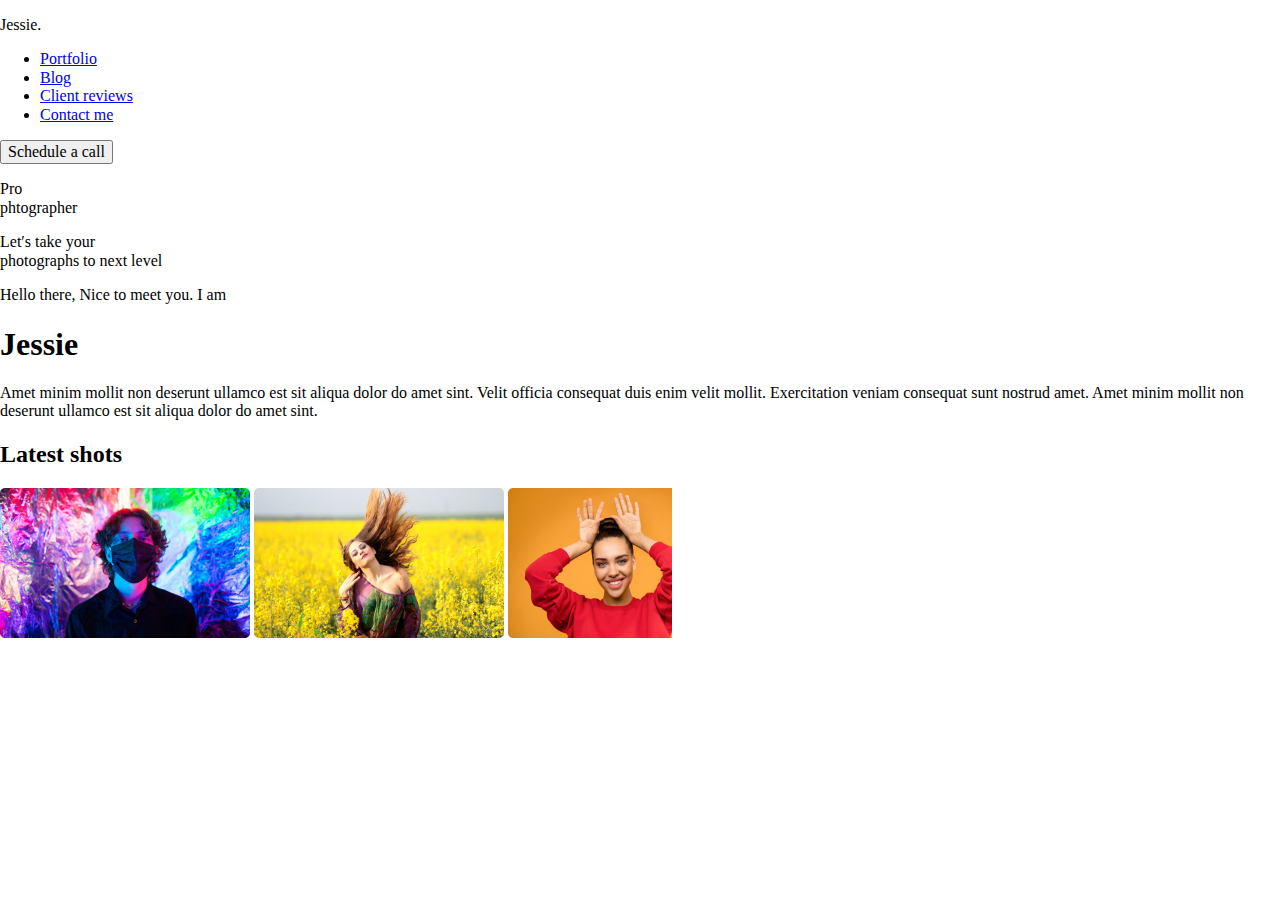
==== Photo/index.html @ aa36ae76 "add new project" ====
<!DOCTYPE html>
<html lang="en">
<head>
    <meta charset="UTF-8">
    <meta name="viewport" content="width=device-width, initial-scale=1.0">
    <link rel="shortcut icon" href="./assets/img/favicon.ico" type="image/x-icon">
    <link rel="stylesheet" href="./style/normalize.css">
    <link rel="stylesheet" href="./style/style.css">
    <link rel="preconnect" href="https://fonts.googleapis.com">
    <link rel="preconnect" href="https://fonts.gstatic.com" crossorigin>
    <link href="https://fonts.googleapis.com/css2?family=Josefin+Sans&family=Montserrat&family=Poppins&display=swap" rel="stylesheet">
    <title>Jessie.</title>
</head>
<body>
    <header>
        <p class="logo">Jessie.</p>
        <nav>
            <ul>
                <li><a href="index.html">Portfolio</a></li>
                <li><a href="#">Blog</a></li>
                <li><a href="#">Client reviews</a></li>
                <li><a href="#">Contact me</a></li>
            </ul>
        </nav>
        <button>Schedule a call</button>
    </header>
    <main>
        <section>
            <p>Pro <br>phtographer</p>
            <p>Let&prime;s take your <br>photographs to next level</p>
        </section>
        <section>
            <p>Hello there, Nice to meet you. I am</p>
            <h1>Jessie</h1>
            <p>Amet minim mollit non deserunt ullamco est sit aliqua dolor do amet sint. Velit officia consequat duis enim velit mollit. Exercitation veniam consequat sunt nostrud amet. Amet minim mollit non deserunt ullamco est sit aliqua dolor do amet sint.</p>
        </section>
        <section>
            <h2>Latest shots</h2>
            <div class=".img">
                <img src="./assets/img/photo1.png" alt="photo">
                <img src="./assets/img/photo2.png" alt="photo">
                <img src="./assets/img/photo3.png" alt="photo">
            </div>
            <div>
                <img src="./assets/img/white-arrow.svg" alt="arrow">
                <img src="./assets/img/grew-arrow.svg" alt="arrow">
            </div>
        </section>

    </main>
</body>
</html>
---- Photo/style/style.css ----
@import url("https://fonts.googleapis.com/css2?family=Josefin+Sans&family=Montserrat&family=Poppins&display=swap");/*# sourceMappingURL=style.css.map */
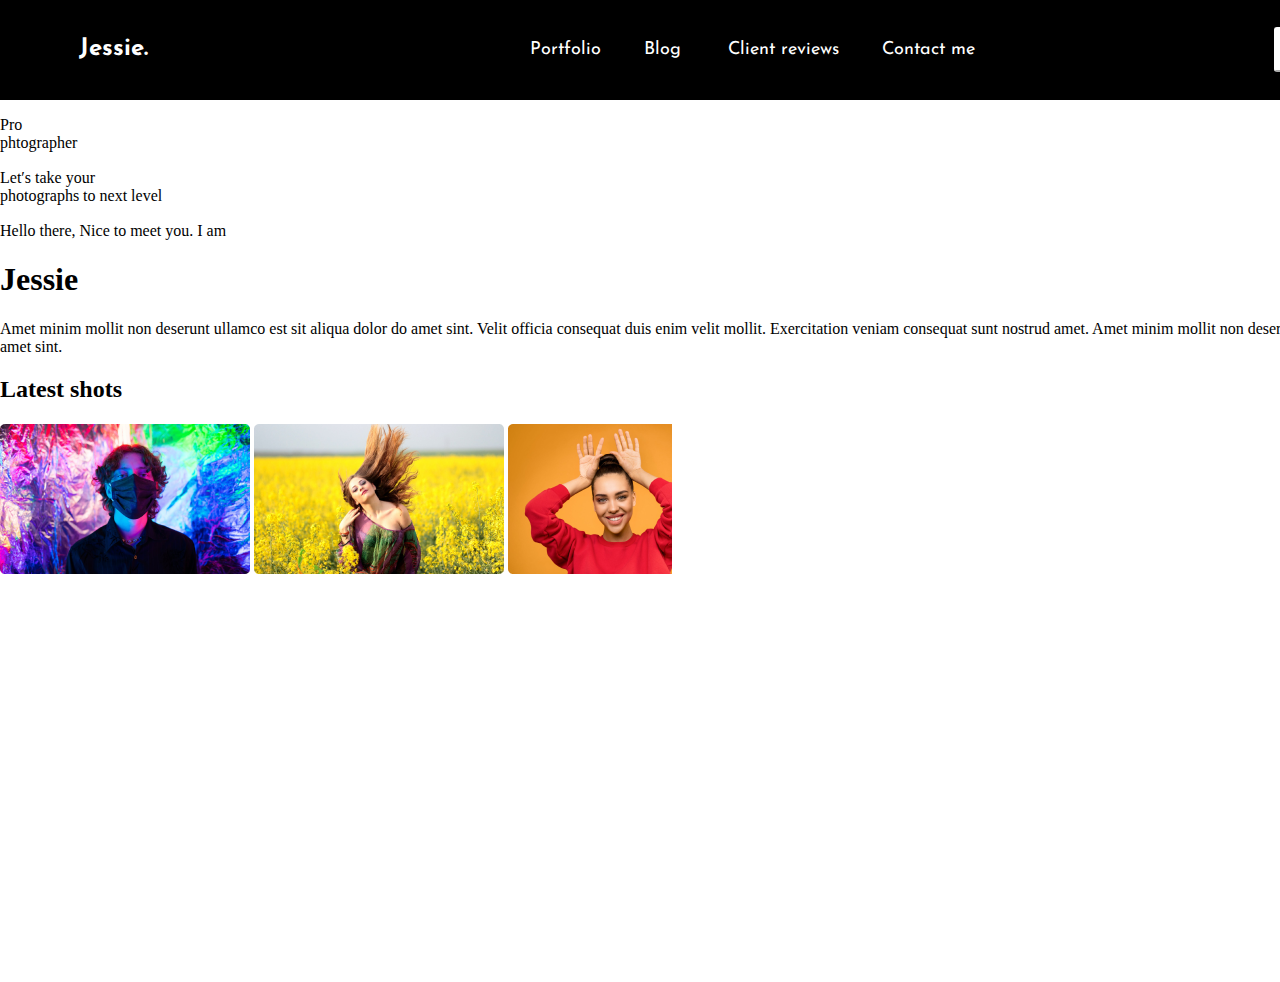
==== commit a35bb301: "feat: add design header" ====
--- a/Photo/index.html
+++ b/Photo/index.html
@@ -8,7 +8,7 @@
     <link rel="stylesheet" href="./style/style.css">
     <link rel="preconnect" href="https://fonts.googleapis.com">
     <link rel="preconnect" href="https://fonts.gstatic.com" crossorigin>
-    <link href="https://fonts.googleapis.com/css2?family=Josefin+Sans&family=Montserrat&family=Poppins&display=swap" rel="stylesheet">
+    <link href="https://fonts.googleapis.com/css2?family=Josefin+Sans:wght@700&family=Montserrat:wght@800&family=Poppins&display=swap" rel="stylesheet">
     <title>Jessie.</title>
 </head>
 <body>
@@ -22,7 +22,9 @@
                 <li><a href="#">Contact me</a></li>
             </ul>
         </nav>
-        <button>Schedule a call</button>
+        <div class="button">
+            <button>Schedule a call</button>
+        </div>
     </header>
     <main>
         <section>
--- a/Photo/style/style.css
+++ b/Photo/style/style.css
@@ -1 +1,63 @@
-@import url("https://fonts.googleapis.com/css2?family=Josefin+Sans&family=Montserrat&family=Poppins&display=swap");/*# sourceMappingURL=style.css.map */+@import url("https://fonts.googleapis.com/css2?family=Josefin+Sans:wght@700&family=Montserrat:wght@800&family=Poppins&display=swap");
+body {
+  height: 982px;
+  width: 1512px;
+  display: grid;
+  grid-template: 10.18% 89.82%/100%;
+}
+body header {
+  display: grid;
+  grid-template: 100%/15% 1fr 21%;
+  background-color: black;
+}
+body header .logo {
+  font-family: "Josefin Sans", sans-serif;
+  color: white;
+  font-size: 24px;
+  font-weight: bold;
+  display: flex;
+  justify-content: center;
+  align-items: center;
+}
+body header .button {
+  display: flex;
+  justify-content: center;
+  align-items: center;
+}
+body header .button button {
+  color: black;
+  font-family: "Josefin Sans", sans-serif;
+  background-color: white;
+  font-size: 18px;
+  border-radius: 3px;
+  border-color: white;
+  min-height: 45%;
+  min-width: 50%;
+}
+body header nav {
+  display: grid;
+  justify-content: center;
+  align-items: center;
+  grid-template: 100%/30% 50% 1fr;
+}
+body header nav ul {
+  display: grid;
+  grid-template: 100%/20% 20% 30% 30%;
+  margin: 0;
+  padding: 0;
+  width: 100%;
+  height: 100%;
+  grid-area: 1/2/2/3;
+  align-items: center;
+}
+body header nav ul li {
+  list-style: none;
+  display: flex;
+  justify-content: center;
+}
+body header nav ul li a {
+  text-decoration: none;
+  font-family: "Josefin Sans", sans-serif;
+  font-size: 18px;
+  color: white;
+}/*# sourceMappingURL=style.css.map */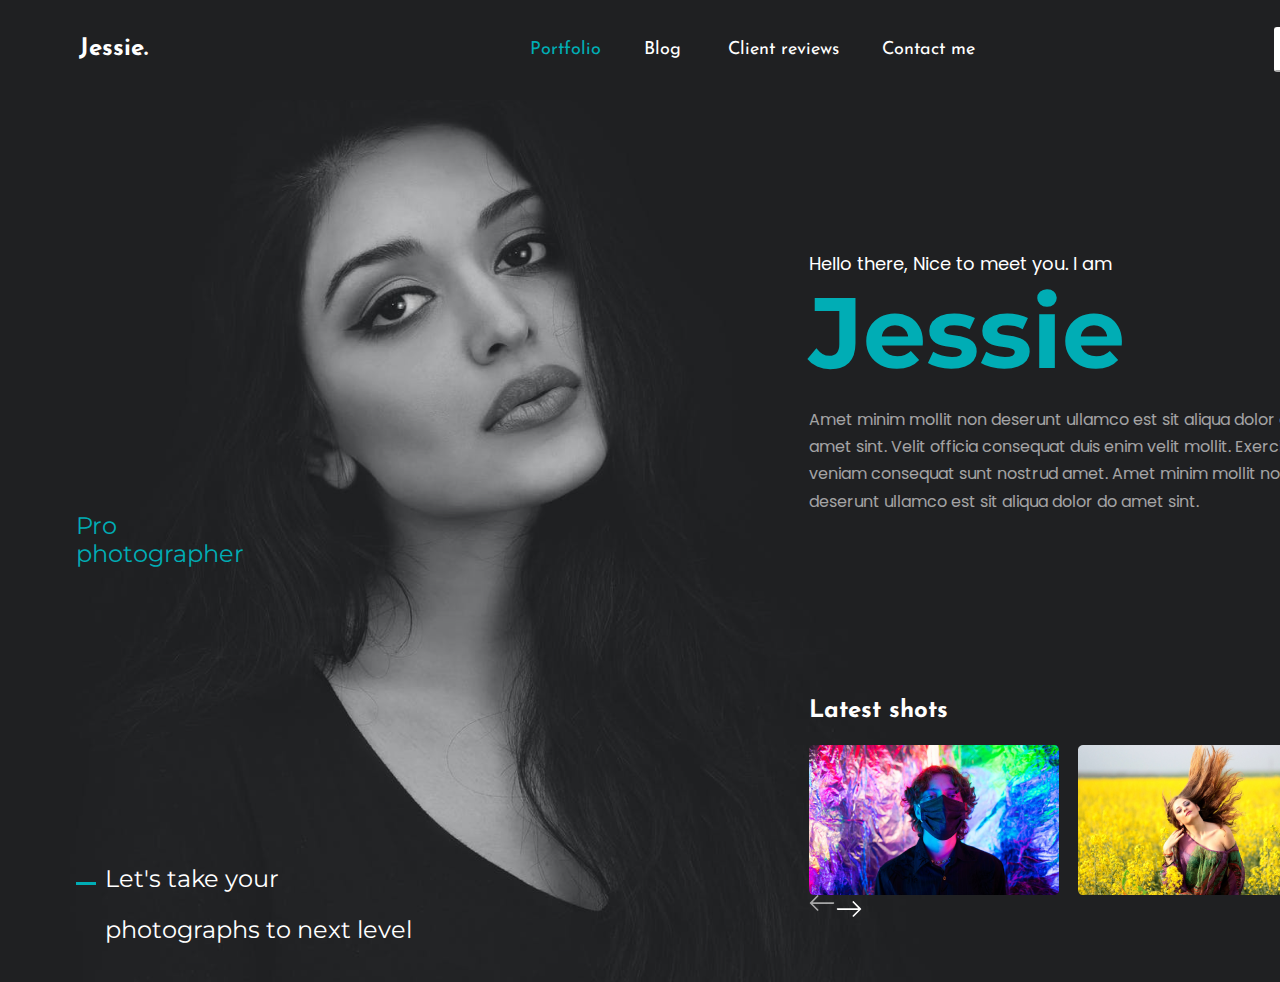
==== commit 0726fc89: "add new style" ====
--- a/Photo/index.html
+++ b/Photo/index.html
@@ -16,7 +16,7 @@
         <p class="logo">Jessie.</p>
         <nav>
             <ul>
-                <li><a href="index.html">Portfolio</a></li>
+                <li><a class="this" href="index.html">Portfolio</a></li>
                 <li><a href="#">Blog</a></li>
                 <li><a href="#">Client reviews</a></li>
                 <li><a href="#">Contact me</a></li>
@@ -27,28 +27,41 @@
         </div>
     </header>
     <main>
-        <section>
-            <p>Pro <br>phtographer</p>
-            <p>Let&prime;s take your <br>photographs to next level</p>
-        </section>
-        <section>
-            <p>Hello there, Nice to meet you. I am</p>
-            <h1>Jessie</h1>
-            <p>Amet minim mollit non deserunt ullamco est sit aliqua dolor do amet sint. Velit officia consequat duis enim velit mollit. Exercitation veniam consequat sunt nostrud amet. Amet minim mollit non deserunt ullamco est sit aliqua dolor do amet sint.</p>
-        </section>
-        <section>
-            <h2>Latest shots</h2>
-            <div class=".img">
-                <img src="./assets/img/photo1.png" alt="photo">
-                <img src="./assets/img/photo2.png" alt="photo">
-                <img src="./assets/img/photo3.png" alt="photo">
-            </div>
-            <div>
-                <img src="./assets/img/white-arrow.svg" alt="arrow">
-                <img src="./assets/img/grew-arrow.svg" alt="arrow">
+        <section class="prof">
+            <p class="f-prof">Pro <br>photographer</p>
+            <div class="s-prof">
+                <div class="main-img">
+                    <img src="./assets/img/line.svg" alt="tipe">
+                </div>
+                <div class="main-p">
+                    <p> Let&prime;s take your </p>
+                    <p>photographs to next level</p>
+                </div>
             </div>
         </section>
-
+        <section class="about">
+            <div class="hello">
+                <span>Hello there, Nice to meet you. I am</span>
+                <h1>Jessie</h1>
+                <p>Amet minim mollit non deserunt ullamco est sit aliqua dolor do amet sint. Velit officia consequat duis enim velit mollit. Exercitation veniam consequat sunt nostrud amet. Amet minim mollit non deserunt ullamco est sit aliqua dolor do amet sint.</p>
+            </div>
+            <div class="shots">
+                <div class="shots-start">
+                    <h2>Latest shots</h2>
+                    <a href="#">View all</a>
+                </div>
+                
+                <div class="img">
+                    <img src="./assets/img/photo1.png" alt="photo">
+                    <img src="./assets/img/photo2.png" alt="photo">
+                    <img src="./assets/img/photo3.png" alt="photo">
+                </div>
+                <div class="arrows">
+                    <a href="#"><img src="./assets/img/grew-arrow.svg" alt="arrow"></a>
+                    <a href="#"><img src="./assets/img/white-arrow.svg" alt="arrow"></a>
+                </div>
+            </div>
+        </section>
     </main>
 </body>
 </html>--- a/Photo/style/style.css
+++ b/Photo/style/style.css
@@ -8,7 +8,7 @@
 body header {
   display: grid;
   grid-template: 100%/15% 1fr 21%;
-  background-color: black;
+  background-color: #1F2022;
 }
 body header .logo {
   font-family: "Josefin Sans", sans-serif;
@@ -34,6 +34,11 @@
   min-height: 45%;
   min-width: 50%;
 }
+body header .button button:hover {
+  color: rgb(255, 255, 255);
+  font-family: "Josefin Sans", sans-serif;
+  background-color: #00ADB5;
+}
 body header nav {
   display: grid;
   justify-content: center;
@@ -55,9 +60,96 @@
   display: flex;
   justify-content: center;
 }
+body header nav ul li .this {
+  color: #00ADB5;
+}
 body header nav ul li a {
   text-decoration: none;
   font-family: "Josefin Sans", sans-serif;
   font-size: 18px;
   color: white;
+}
+body header nav ul li .this:hover, body header nav ul li a:hover {
+  color: #5ddbe2;
+}
+body main {
+  background-color: black;
+  background-image: url(./jessie.png);
+  width: 100%;
+  display: grid;
+  color: white;
+  grid-template: 100%/1fr 48.5% 46.5%;
+}
+body main .prof {
+  grid-area: 1/2/2/3;
+  display: grid;
+  grid-template: 44% 40% 1fr/100%;
+  font-family: "Montserrat", sans-serif;
+  font-size: 24px;
+}
+body main .prof .f-prof {
+  grid-area: 2/1/3/2;
+  color: #00ADB5;
+}
+body main .prof .s-prof {
+  grid-area: 3/1/4/2;
+  color: white;
+  display: flex;
+  align-items: flex-start;
+}
+body main .prof .s-prof .main-img {
+  width: 3%;
+  margin-top: 3%;
+}
+body main .prof .s-prof .main-p {
+  margin-left: 1%;
+}
+body main .about {
+  grid-area: 1/3/2/4;
+  display: grid;
+  grid-template: 17.5% 48% 1fr/100%;
+  font-family: "Poppins", sans-serif;
+  font-family: 16px;
+}
+body main .about .hello {
+  grid-area: 2/1/3/2;
+}
+body main .about .hello span {
+  font-size: 18px;
+}
+body main .about .hello h1 {
+  font-family: "Montserrat", sans-serif;
+  font-size: 100px;
+  color: #00ADB5;
+  margin: 0;
+}
+body main .about .hello p {
+  color: rgba(255, 255, 255, 0.6);
+  width: 75%;
+  line-height: 1.7;
+}
+body main .about .shots {
+  grid-area: 3/1/4/2;
+}
+body main .about .shots .shots-start {
+  display: flex;
+  justify-content: space-between;
+  align-items: center;
+}
+body main .about .shots .shots-start h2 {
+  font-family: "Josefin Sans", sans-serif;
+  font-size: 24px;
+}
+body main .about .shots .shots-start a {
+  font-family: "Montserrat", sans-serif;
+  font-size: 14px;
+  color: #00ADB5;
+  padding-right: 6%;
+}
+body main .about .shots .img {
+  display: flex;
+  justify-content: space-between;
+}
+body main .about .shots .arrows {
+  display: flex;
 }/*# sourceMappingURL=style.css.map */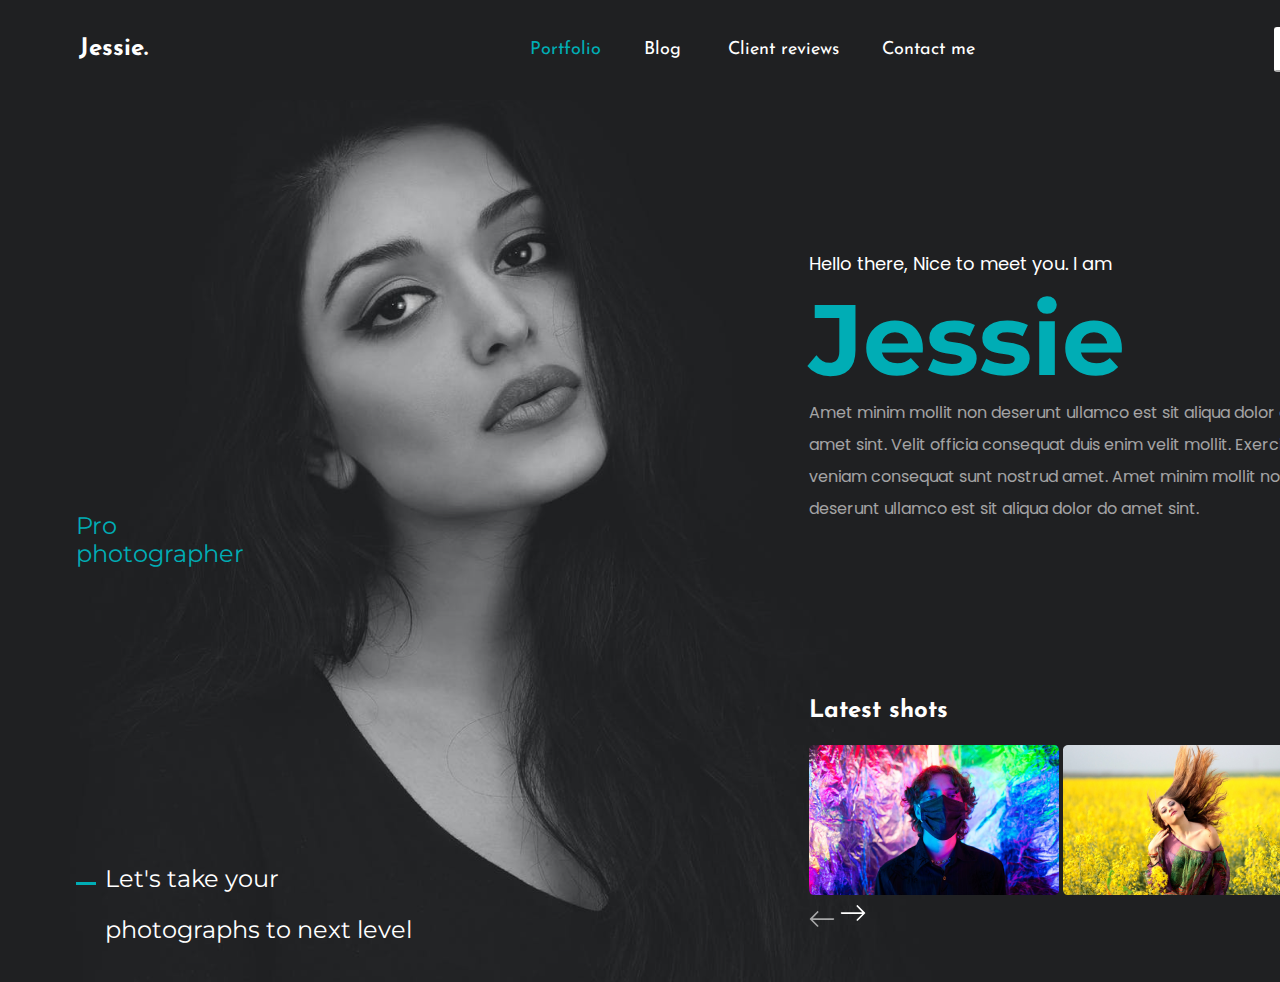
==== commit b8032c01: "add new style" ====
--- a/Photo/index.html
+++ b/Photo/index.html
@@ -57,8 +57,8 @@
                     <img src="./assets/img/photo3.png" alt="photo">
                 </div>
                 <div class="arrows">
-                    <a href="#"><img src="./assets/img/grew-arrow.svg" alt="arrow"></a>
-                    <a href="#"><img src="./assets/img/white-arrow.svg" alt="arrow"></a>
+                    <a class="ar-l" href="#"><img src="./assets/img/grew-arrow.svg" alt="arrow"></a>
+                    <a class="ar-r" href="#"><img src="./assets/img/white-arrow.svg" alt="arrow"></a>
                 </div>
             </div>
         </section>
--- a/Photo/style/style.css
+++ b/Photo/style/style.css
@@ -122,11 +122,13 @@
   font-size: 100px;
   color: #00ADB5;
   margin: 0;
+  padding-top: 1%;
 }
 body main .about .hello p {
   color: rgba(255, 255, 255, 0.6);
   width: 75%;
-  line-height: 1.7;
+  line-height: 2;
+  margin-top: 0;
 }
 body main .about .shots {
   grid-area: 3/1/4/2;
@@ -141,15 +143,26 @@
   font-size: 24px;
 }
 body main .about .shots .shots-start a {
+  text-decoration: none;
   font-family: "Montserrat", sans-serif;
   font-size: 14px;
   color: #00ADB5;
   padding-right: 6%;
 }
-body main .about .shots .img {
+body main .about .shots .shots-start a:hover {
+  color: #5ddbe2;
+}
+body main .about .shots .shots-start .img {
   display: flex;
   justify-content: space-between;
 }
-body main .about .shots .arrows {
-  display: flex;
+body main .about .shots .shots-start .arrows {
+  display: grid;
+  grid-template: 1fr 1fr 1fr/20% 20% 1fr;
+}
+body main .about .shots .shots-start .arrows .ar-l {
+  grid-area: 2/1/3/2;
+}
+body main .about .shots .shots-start .arrows .ar-r {
+  grid-area: 2/2/3/3;
 }/*# sourceMappingURL=style.css.map */